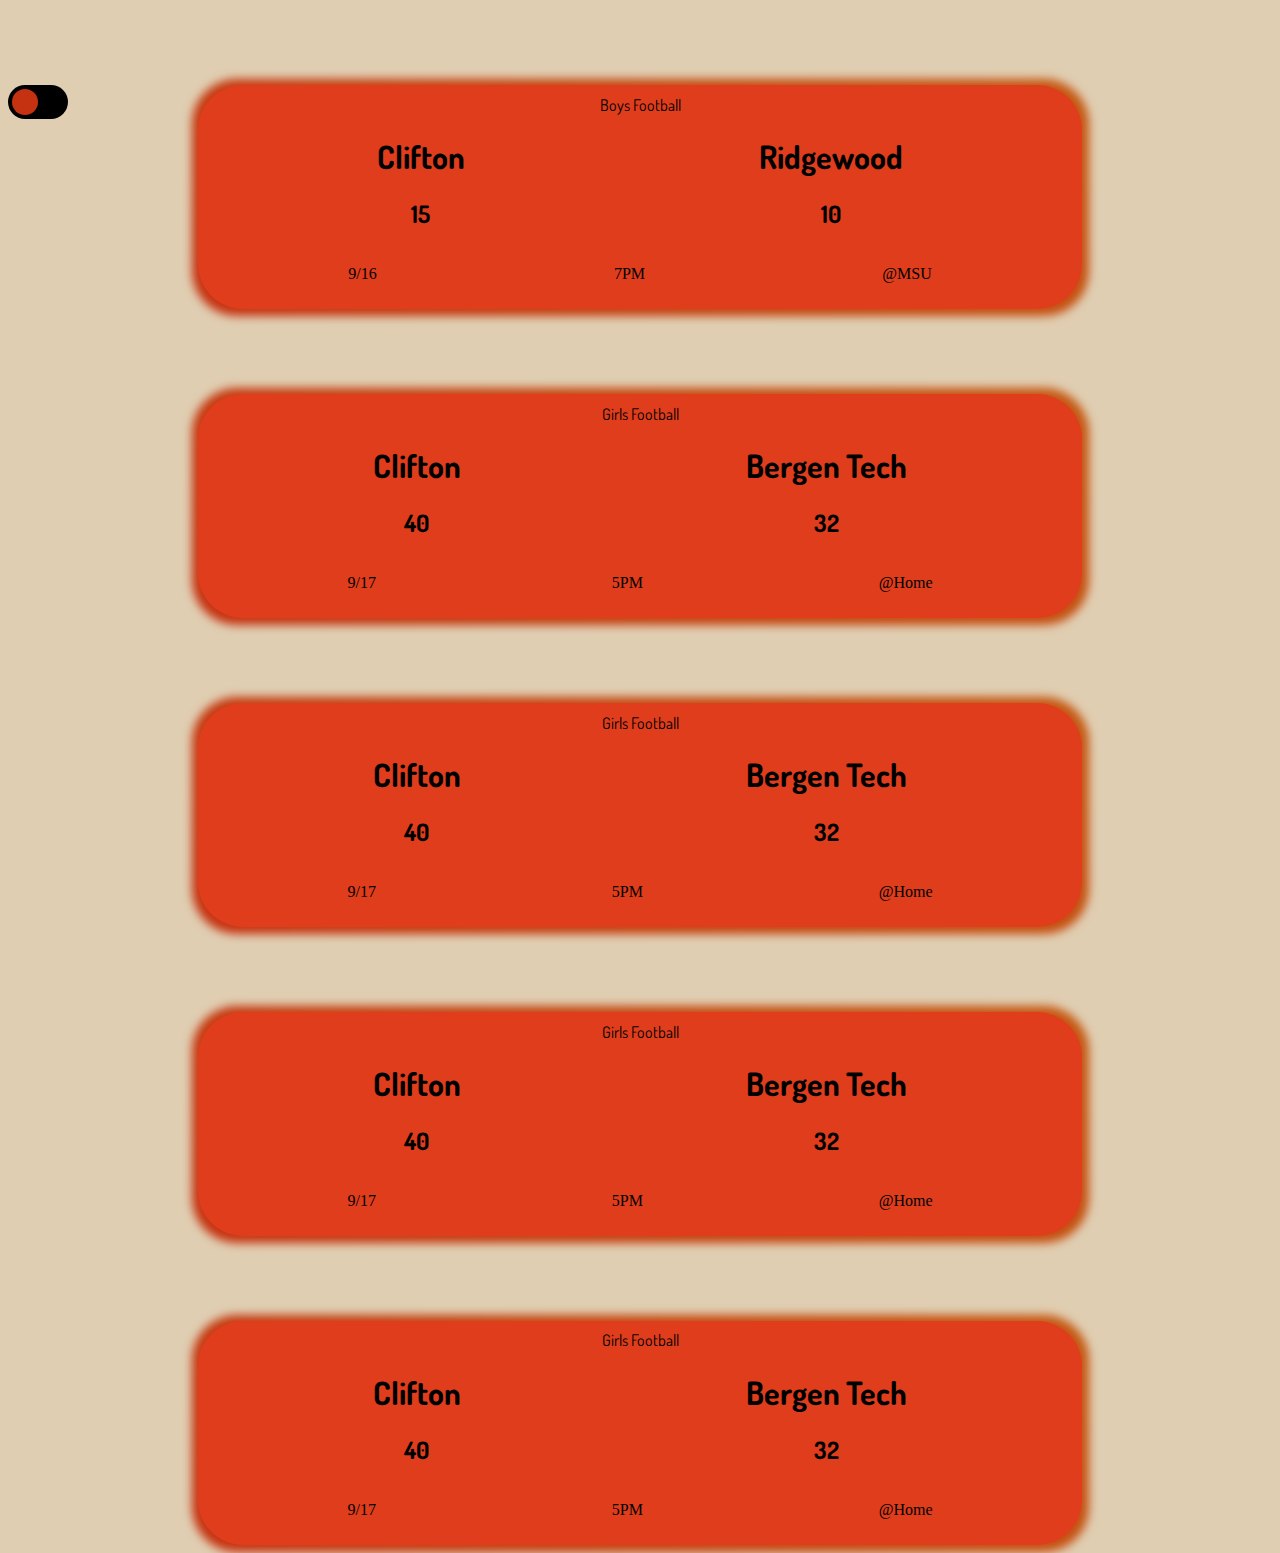
==== index.html @ 19faeaf8 "favicon Added" ====
<!DOCTYPE html>
<html lang="en">
  <head>
    <meta charset="UTF-8" />
    <meta http-equiv="X-UA-Compatible" content="IE=edge" />
    <meta name="viewport" content="width=device-width, initial-scale=1.0" />
    <title>Cap</title>
    <link rel="stylesheet" href="styles.css" />
    <link rel="preconnect" href="https://fonts.googleapis.com" />
    <link rel="preconnect" href="https://fonts.gstatic.com" crossorigin />
    <link
      href="https://fonts.googleapis.com/css2?family=Dosis:wght@800&family=Rubik+Glitch&display=swap"
      rel="stylesheet"
    />
    <link rel="shortcut icon" type="image/x-icon" href="images/CAPfaviCon.png?">
    <script defer src="script.js"></script>
  </head>
  <body>
    <label id="DarkMode">
        <input type="checkbox">
        <span class="slider round"></span>
      </label>
  </body>
    <div id="EventContainer">
      <div id="SportsEvent">
        <div id="sport">Boys Football</div>
        <div id="teams">
          <div id="team1">
            <h1>Clifton</h1>
            <h2>15</h2>
          </div>
          <div id="team2">
            <h1>Ridgewood</h1>
            <h2>10</h2>
          </div>
        </div>
        <div id="information">
          <p>9/16</p>
          <p>7PM</p>
          <p>@MSU</p>
        </div>
      </div>
    </div>
    
</html>
---- styles.css ----
#information {
  display: flex;
  flex-direction: row;
  justify-content: space-around;
  font-family: Georgia, "Times New Roman", Times, serif;
}
#teams {
  display: flex;
  flex-direction: row;
  justify-content: space-around;
  text-align: center;
  font-family: "Dosis", sans-serif;
}
#sport {
  display: flex;
  flex-direction: row;
  justify-content: space-around;
  font-family: "Dosis", sans-serif;
}
#SportsEvent {
  margin-top: 85px;
  margin-left: 15%;
  margin-right: 15%;
  padding: 0.6em 2em;
  border: none;
  outline: none;
  background: #111;
  cursor: pointer;
  position: relative;
  z-index: 0;
  border-radius: 450px;
  user-select: none;
  -webkit-user-select: none;
  touch-action: manipulation;
}

#SportsEvent:before{
  content: "";
  background: linear-gradient(
    45deg,
    #c53211,
    #c54211,
    #c55211,
    #c56211,
    #c57211,
    #c58211,
    #c59211,
    #c52211,
    #c51211
  );
  position: absolute;
  top: -6px;
  left: -6px;
  background-size: 400%;
  z-index: -1;
  filter: blur(5px);
  -webkit-filter: blur(5px);
  width: calc(100% + 13px);
  height: calc(100% + 13px);
  animation: glowing-button-85 20s linear infinite;
  transition: opacity 0.3s ease-in-out;
  border-radius: 45px;
}

@keyframes glowing-button-85 {
  0% {
    background-position: 0 0;
  }
  50% {
    background-position: 400% 0;
  }
  100% {
    background-position: 0 0;
  }
}

#SportsEvent:after {
  z-index: -1;
  content: "";
  position: absolute;
  width: 100%;
  height: 100%;
  background: #df3d1c;
  left: 0;
  top: 0;
  border-radius: 45px;
}
body {
  background-color: #dbc7a6de;
}
@media only screen and (max-width: 600px) {
  #SportsEvent {
    margin-left: 5%;
    padding-left: 0px;
    padding-right: 0px;
    margin-right: 5%;
  }
  #teams {
    justify-content: space-evenly;
    padding-left: 0px;
    padding-right: 0px;
  }
}
#DarkMode {
  position: relative;
  display: inline-block;
  width: 60px;
  height: 34px;
}

/* Hide default HTML checkbox */
#DarkMode input {
  opacity: 0;
  width: 0;
  height: 0;
}

/* The slider */
.slider {
  position: absolute;
  cursor: pointer;
  top: 0;
  left: 0;
  right: 0;
  bottom: 0;
  background-color: black;
  -webkit-transition: 0.4s;
  transition: 0.4s;
}

.slider:before {
  position: absolute;
  content: "";
  height: 26px;
  width: 26px;
  left: 4px;
  bottom: 4px;
  background-color: #c53211;
  -webkit-transition: 0.4s;
  transition: 0.4s;
}

input:checked + .slider {
  background-color: #dbc7a6de;
}

input:focus + .slider {
  box-shadow: 0 0 1px #dbc7a6de;
}

input:checked + .slider:before {
  -webkit-transform: translateX(26px);
  -ms-transform: translateX(26px);
  transform: translateX(26px);
}

/* Rounded sliders */
.slider.round {
  border-radius: 34px;
}

.slider.round:before {
  border-radius: 50%;
}
#DarkMode{
    z-index: 50%;
    position: fixed;
}
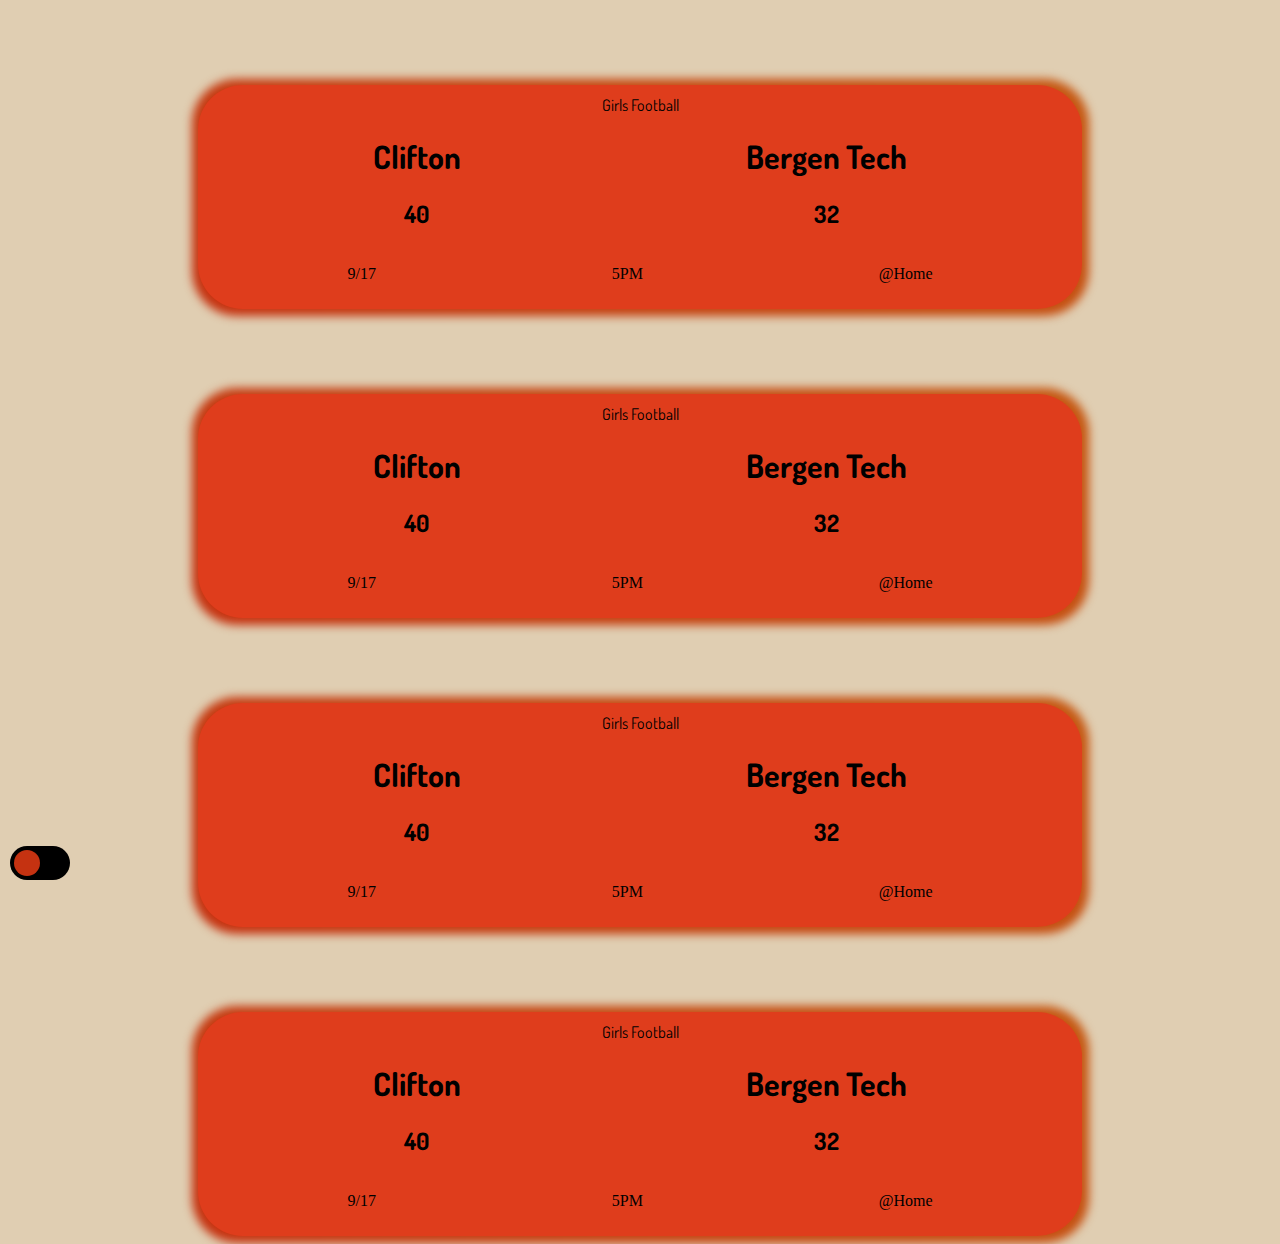
==== commit bf88ce8d: "bugFixes" ====
--- a/index.html
+++ b/index.html
@@ -20,26 +20,6 @@
         <input type="checkbox">
         <span class="slider round"></span>
       </label>
+      <div id="EventContainer"></div>
   </body>
-    <div id="EventContainer">
-      <div id="SportsEvent">
-        <div id="sport">Boys Football</div>
-        <div id="teams">
-          <div id="team1">
-            <h1>Clifton</h1>
-            <h2>15</h2>
-          </div>
-          <div id="team2">
-            <h1>Ridgewood</h1>
-            <h2>10</h2>
-          </div>
-        </div>
-        <div id="information">
-          <p>9/16</p>
-          <p>7PM</p>
-          <p>@MSU</p>
-        </div>
-      </div>
-    </div>
-    
 </html>
--- a/styles.css
+++ b/styles.css
@@ -163,6 +163,11 @@
   border-radius: 50%;
 }
 #DarkMode{
-    z-index: 50%;
+    position: absolute;
     position: fixed;
+    z-index: 1;
+    bottom: 0;
+    left: 0;
+    margin-left: 10px;
+    margin-bottom: 20px;
 }
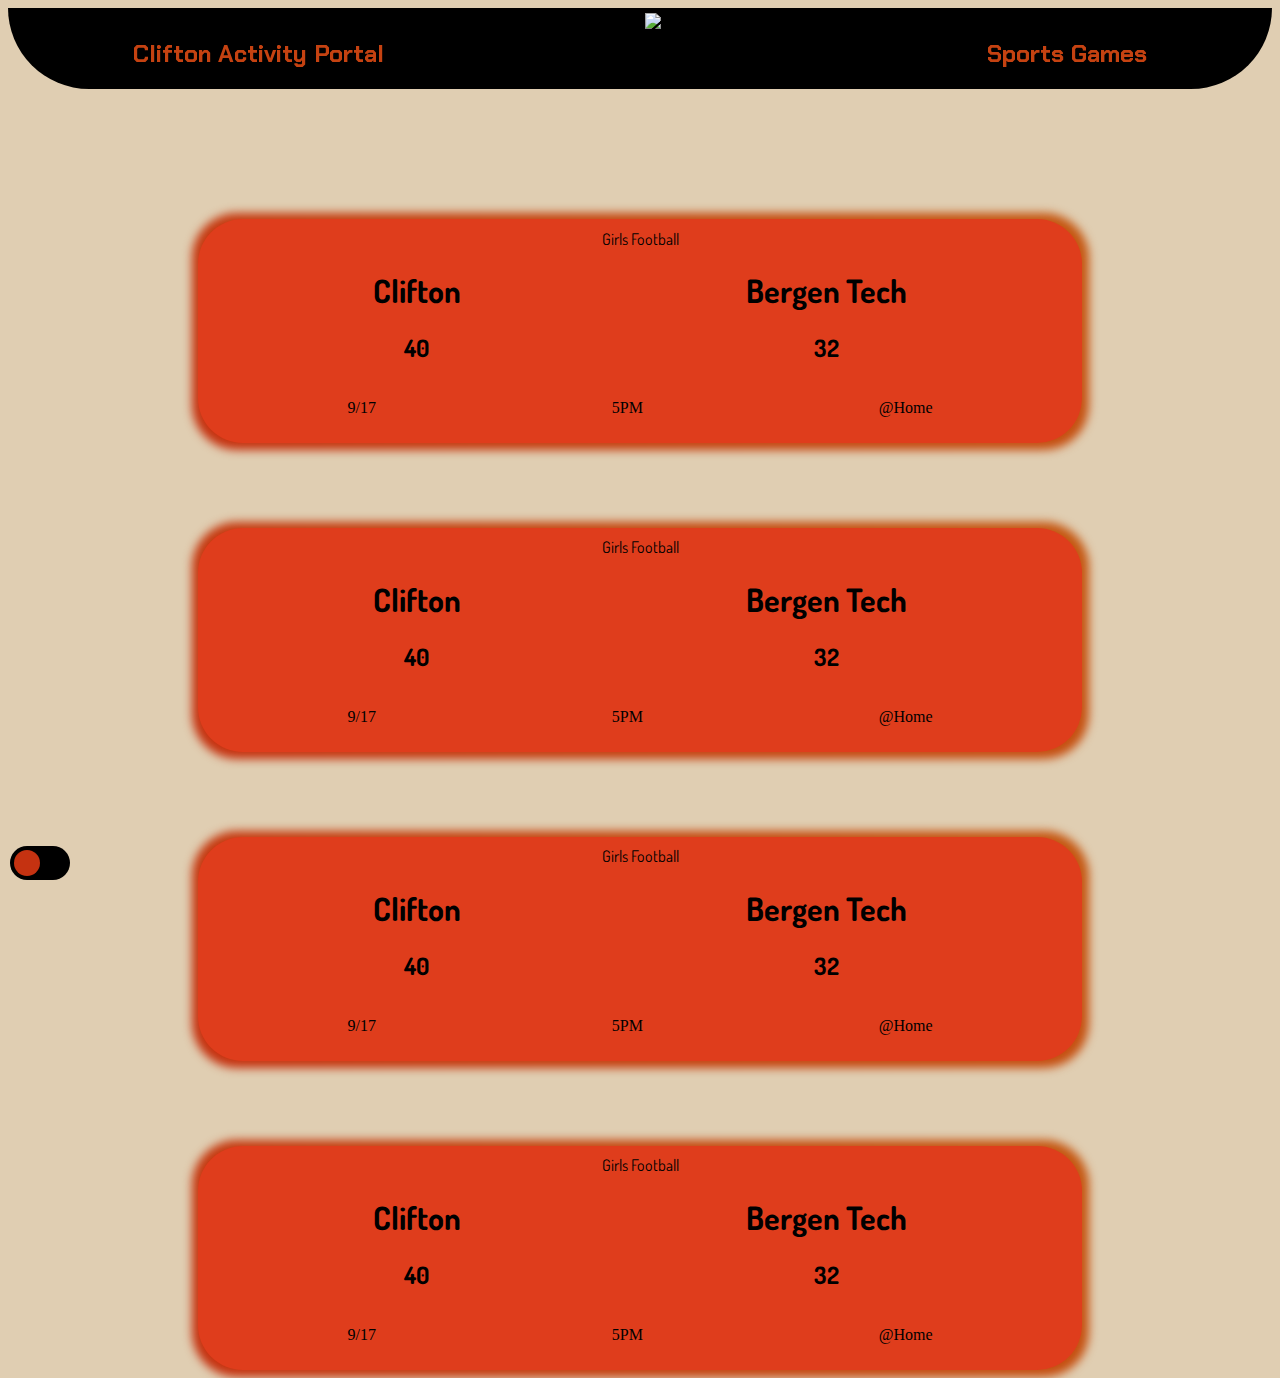
==== commit c0c37da5: "AddedNavbar" ====
--- a/index.html
+++ b/index.html
@@ -5,6 +5,12 @@
     <meta http-equiv="X-UA-Compatible" content="IE=edge" />
     <meta name="viewport" content="width=device-width, initial-scale=1.0" />
     <title>Cap</title>
+    <link rel="preconnect" href="https://fonts.googleapis.com" />
+    <link rel="preconnect" href="https://fonts.gstatic.com" crossorigin />
+    <link
+      href="https://fonts.googleapis.com/css2?family=Chakra+Petch&family=Dosis:wght@500&family=Lato:wght@300&family=Rubik+Glitch&display=swap"
+      rel="stylesheet"
+    />
     <link rel="stylesheet" href="styles.css" />
     <link rel="preconnect" href="https://fonts.googleapis.com" />
     <link rel="preconnect" href="https://fonts.gstatic.com" crossorigin />
@@ -12,14 +18,53 @@
       href="https://fonts.googleapis.com/css2?family=Dosis:wght@800&family=Rubik+Glitch&display=swap"
       rel="stylesheet"
     />
-    <link rel="shortcut icon" type="image/x-icon" href="images/CAPfaviCon.png?">
+    <link
+      rel="shortcut icon"
+      type="image/x-icon"
+      href="images/CAPfaviCon.png?"
+    />
     <script defer src="script.js"></script>
   </head>
   <body>
+    <div id="navbar">
+      <div id="name">
+        <h2>Clifton Activity Portal</h2>
+      </div>
+      <div id="logo">
+        <img src="images/CAPlogo.png" alt="CAPLogo" />
+      </div>
+      <div id="SportsGames">
+        <h2>Sports Games</h2>
+      </div>
+    </div>
+    <div id="events">
+      <div id="all">
+        <h2>All</h2>
+      </div>
+      <div id="boysFootball">
+        <h2>Boys Football</h2>
+      </div>
+      <div id="boysXC">
+        <h2>Boys Cross Country</h2>
+      </div>
+      <div id="girlsXC">
+        <h2>Girls Cross Country</h2>
+      </div>
+      <div id="girlsVolleyball">
+        <h2>Girls Volleyball</h2>
+      </div>
+      <div id="girlsSoccer">
+        <h2>Girls Soccer</h2>
+      </div>
+      <div id="boysSoccer">
+        <h2>Boys Soccer</h2>
+      </div>
+    </div>
     <label id="DarkMode">
-        <input type="checkbox">
-        <span class="slider round"></span>
-      </label>
-      <div id="EventContainer"></div>
+      <input type="checkbox" />
+      <span class="slider round"></span>
+    </label>
+    <div id="navBarSpace"></div>
+    <div id="EventContainer"></div>
   </body>
 </html>
--- a/styles.css
+++ b/styles.css
@@ -34,7 +34,7 @@
   touch-action: manipulation;
 }
 
-#SportsEvent:before{
+#SportsEvent:before {
   content: "";
   background: linear-gradient(
     45deg,
@@ -162,12 +162,51 @@
 .slider.round:before {
   border-radius: 50%;
 }
-#DarkMode{
-    position: absolute;
-    position: fixed;
-    z-index: 1;
-    bottom: 0;
-    left: 0;
-    margin-left: 10px;
-    margin-bottom: 20px;
-}
+#DarkMode {
+  position: absolute;
+  position: fixed;
+  z-index: 1;
+  bottom: 0;
+  left: 0;
+  margin-left: 10px;
+  margin-bottom: 20px;
+}
+#navbar {
+  position: sticky;
+  top: 0;
+  z-index: 2;
+  display: flex;
+  flex-direction: row;
+  justify-content: space-around;
+  background-color: black;
+  border-bottom-left-radius: 300px;
+  border-bottom-right-radius: 300px;
+  /* clip-path: 
+  polygon(
+    0% 29%,
+    5% 0%,
+    94% 0%,
+    100% 29%,
+    100% 75%,
+    94% 100%,
+    5% 100%,
+    0 75%
+  ); 
+  */
+}
+#navbar h2 {
+  margin-top: 30px;
+  text-align: center;
+  color: #c54211;
+  font-family: "Chakra Petch", sans-serif;
+}
+#navBarSpace {
+  margin-top: 130px;
+}
+#logo img {
+  padding: 5px 10px;
+  width: 100px;
+}
+#events{
+  display: none;
+}
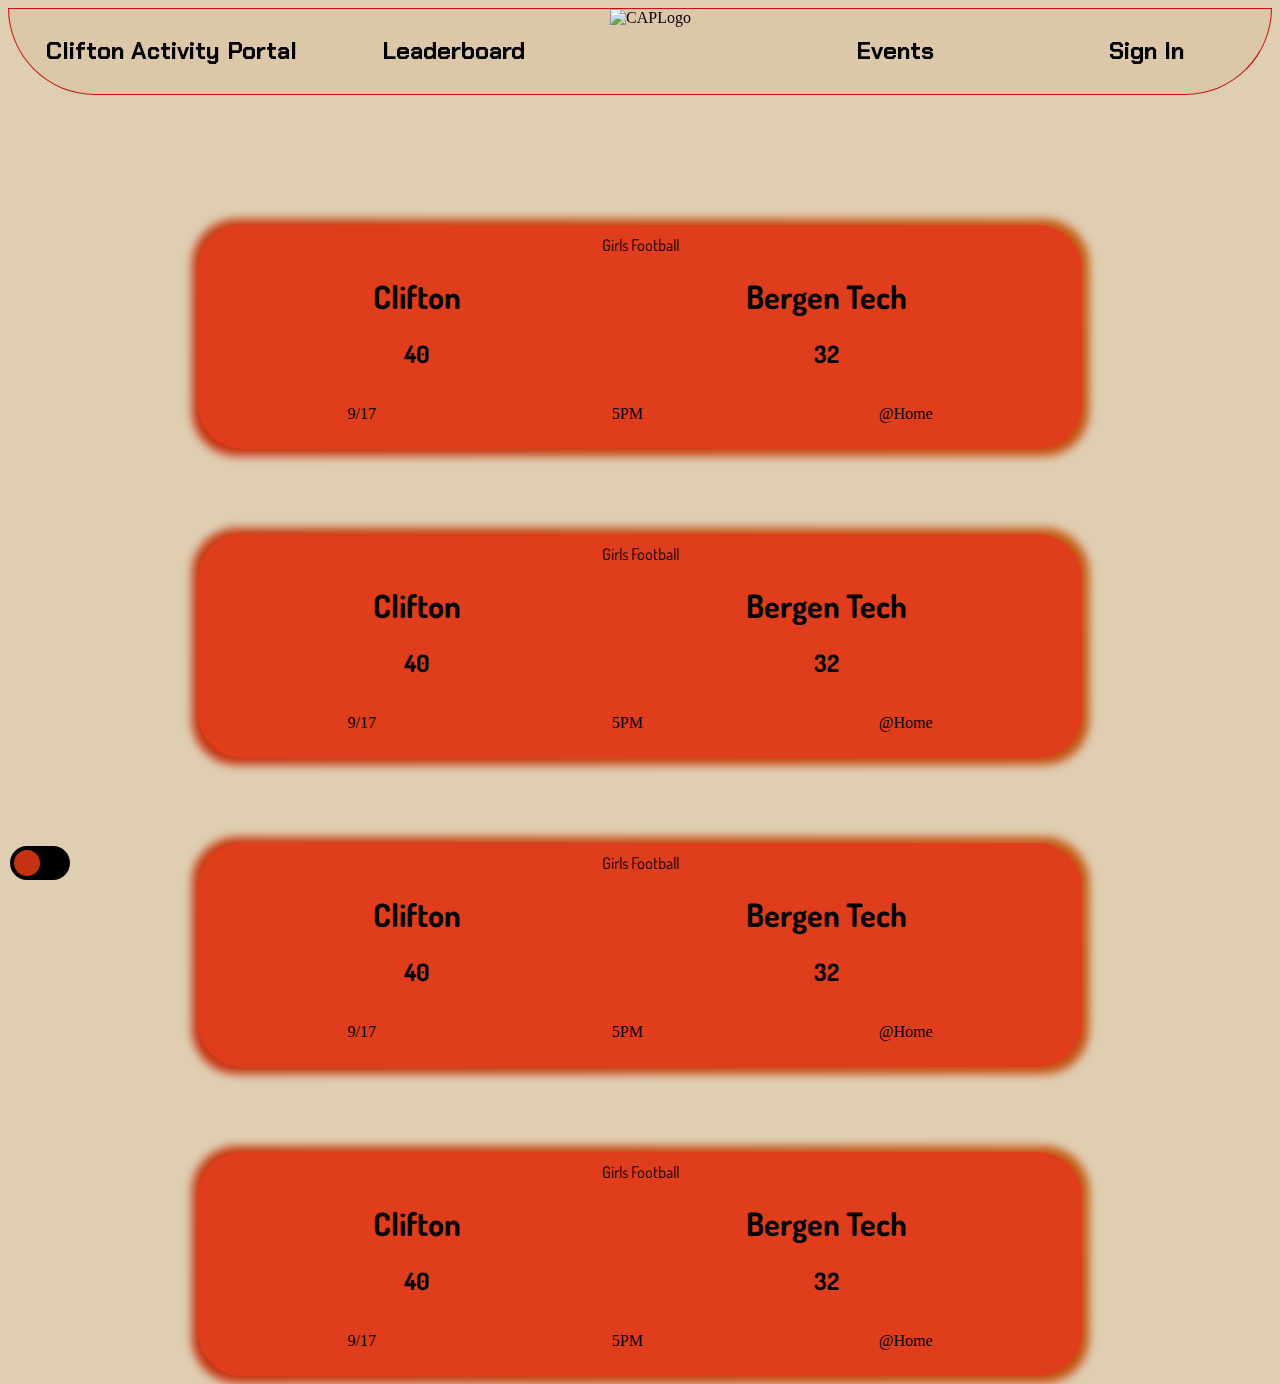
==== commit a38d0c21: "FinishedNavBar" ====
--- a/index.html
+++ b/index.html
@@ -27,15 +27,16 @@
   </head>
   <body>
     <div id="navbar">
-      <div id="name">
-        <h2>Clifton Activity Portal</h2>
-      </div>
-      <div id="logo">
-        <img src="images/CAPlogo.png" alt="CAPLogo" />
-      </div>
-      <div id="SportsGames">
-        <h2>Sports Games</h2>
-      </div>
+      <h2 id="name">Clifton Activity Portal</h2>
+      <h2 id="leaderboard">Leaderboard</h2>
+      <img id="logo" src="images/CAPlogo.png" alt="CAPLogo" />
+      <h2 id="event">Events</h2>
+      <h2 id="signIn">Sign In</h2>
+    </div>
+    <div id="phonenavbar">
+      <img id="menu" src="images/002-menu.png" alt="menu" />
+      <h2 id="title">Clifton Activity Portal</h2>
+      <img id="phonelogo" src="images/CAPlogo.png" alt="CAPLogo" />
     </div>
     <div id="events">
       <div id="all">
--- a/styles.css
+++ b/styles.css
@@ -178,9 +178,11 @@
   display: flex;
   flex-direction: row;
   justify-content: space-around;
-  background-color: black;
+  background-color: #dbc7a6de;
+  border: 1px solid #c51211;
   border-bottom-left-radius: 300px;
   border-bottom-right-radius: 300px;
+  height: 85px;
   /* clip-path: 
   polygon(
     0% 29%,
@@ -195,18 +197,102 @@
   */
 }
 #navbar h2 {
-  margin-top: 30px;
   text-align: center;
-  color: #c54211;
+  color: black;
+  padding-left:10px;
+  padding-right: 10px;
+  padding-top: 6px;
   font-family: "Chakra Petch", sans-serif;
+  display: inline-block;
+  vertical-align: middle;
+  -webkit-transform: perspective(1px) translateZ(0);
+  transform: perspective(1px) translateZ(0);
+  box-shadow: 0 0 1px rgba(0, 0, 0, 0);
+  -webkit-transition-duration: 0.3s;
+  transition-duration: 0.3s;
+  -webkit-transition-property: transform;
+  transition-property: transform;
+}
+#navbar h2:hover{
+  transition-delay: .05s;
+  background-color: #e13c1c;
+  cursor: pointer;
+  border-radius: 80px;
+  -webkit-transform: rotate(4deg);
+  transform: rotate(4deg);
 }
 #navBarSpace {
   margin-top: 130px;
 }
 #logo img {
-  padding: 5px 10px;
   width: 100px;
+  margin-top: -8px;
+}
+#logo{
+  margin-left: -80px;
 }
 #events{
   display: none;
-}
+  flex-direction: row;
+  justify-content: space-between;
+  width: 70%;
+}
+#leaderboard{
+  margin-left: -90px;
+}
+#name{
+  margin-left: -50px;
+}
+#phonenavbar{
+  display: none;
+}
+@media only screen and (max-width: 1600px) {
+  #logo{
+    margin-left: -80px;
+  }
+  #leaderboard{
+  }
+  #name{
+    margin-left: -50px;
+  }
+}
+@media only screen and (max-width: 1250px) {
+  #logo{
+    margin-left: -100px;
+  }
+  #leaderboard{
+    margin-left: -100px;
+  }
+  #name{
+    margin-left: -30px;
+  }
+}
+@media only screen and (max-width: 930px) {
+  #navbar{
+    display: none;
+  }
+  #phonenavbar{
+    display: flex;
+    position: fixed;
+    justify-content: space-between;
+    flex-direction: row;
+    align-items: center;
+    background-color: #dbc7a6de;
+    border: 1px solid #c51211;
+    width: 100%;
+    z-index: 3;
+    top:0;
+    left: 0;
+    height: 50px;
+    border-radius: 100px;
+    text-align: center;
+    margin-top: 1px;
+  }
+  #phonenavbar img{
+    width: 50px;
+  }
+  #title{
+    justify-self:center;
+    font-family: "Chakra Petch", sans-serif;
+  }
+}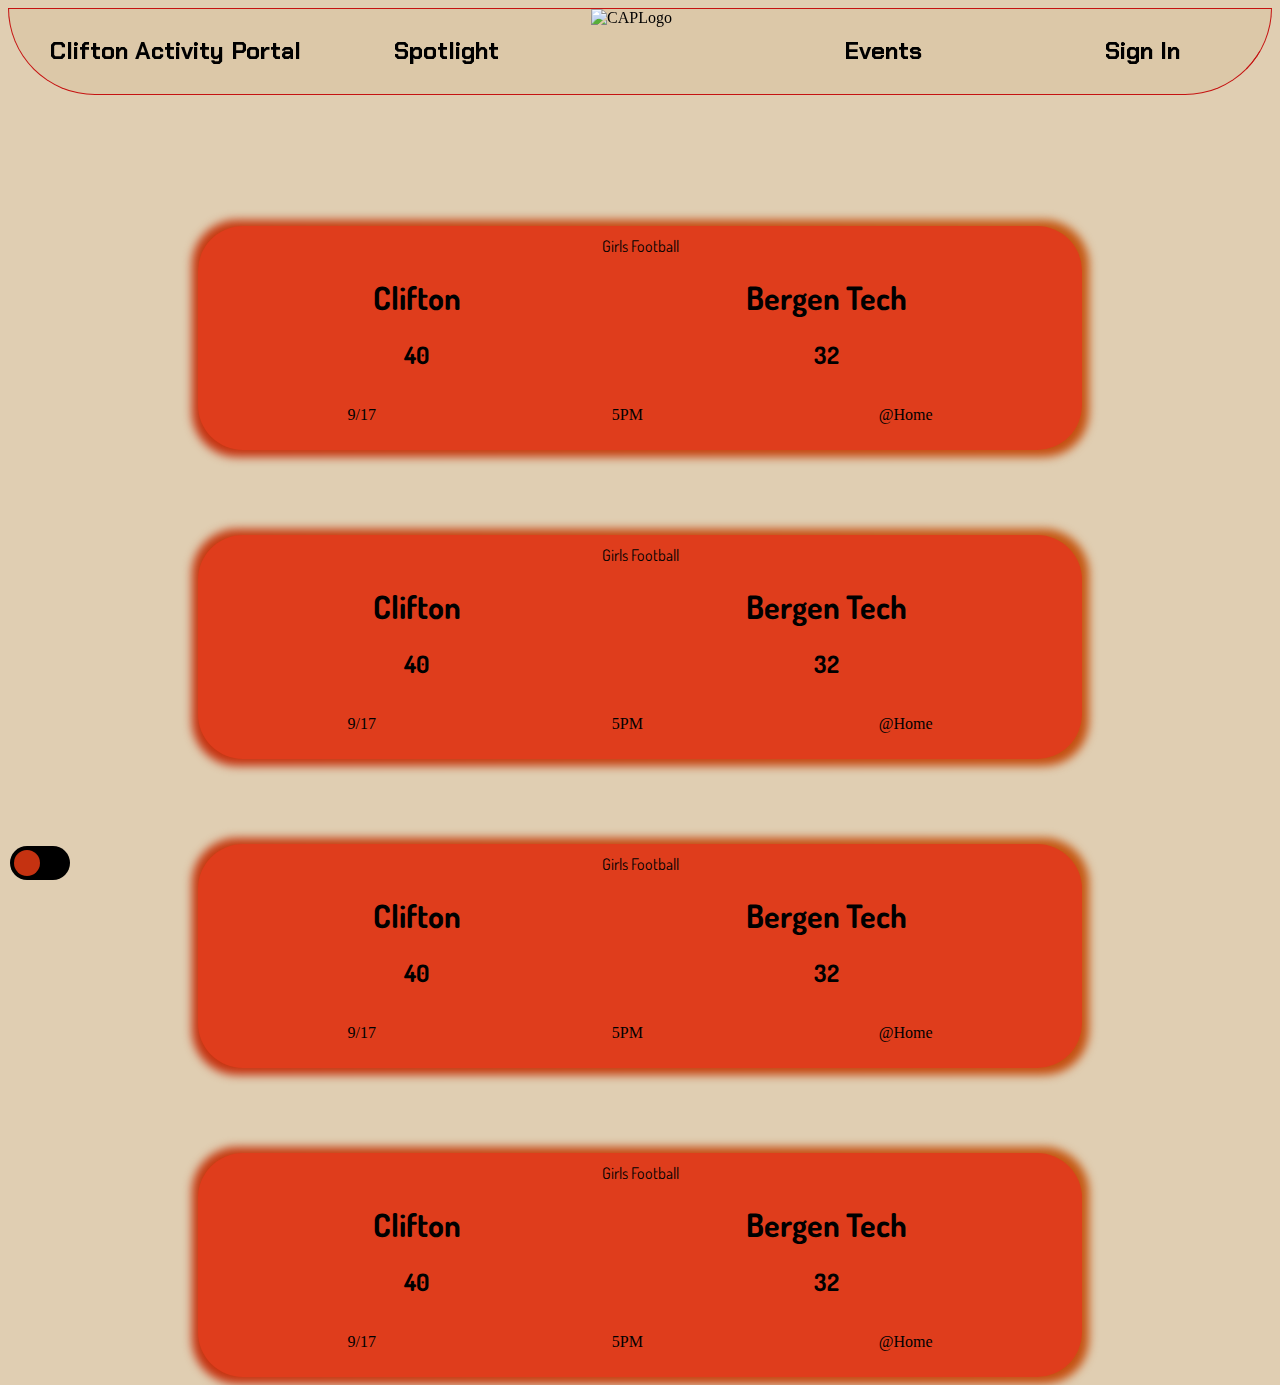
==== commit 7289a09e: "eventsNavbarWorking" ====
--- a/index.html
+++ b/index.html
@@ -27,39 +27,44 @@
   </head>
   <body>
     <div id="navbar">
-      <h2 id="name">Clifton Activity Portal</h2>
-      <h2 id="leaderboard">Leaderboard</h2>
-      <img id="logo" src="images/CAPlogo.png" alt="CAPLogo" />
-      <h2 id="event">Events</h2>
-      <h2 id="signIn">Sign In</h2>
+      <div id="main">
+        <h2 id="name">Clifton Activity Portal</h2>
+        <h2 id="spotlight">Spotlight</h2>
+        <img id="logo" src="images/CAPlogo.png" alt="CAPLogo" />
+        <h2 id="event">Events</h2>
+        <h2 id="signIn">Sign In</h2>
+      </div>
+      <div id="Expanded">
+        <div id="sports">
+          <h2>Sports</h2>
+        </div>
+        <div id="schoolWide">
+          <h2>School Wide Events</h2>
+        </div>
+        <div id="all">
+          <h2>All</h2>
+        </div>
+        <div id="placeHolder"></div>
+      </div>
+      <div class="sportsExp">
+        <div id="fall">
+          <h2>Fall</h2>
+        </div>
+        <div id="summer">
+          <h2>Summer</h2>
+        </div>
+        <div id="winter">
+          <h2>Winter</h2>
+        </div>
+        <div id="allSports">
+          <h2>All</h2>
+        </div>
+      </div>
     </div>
     <div id="phonenavbar">
       <img id="menu" src="images/002-menu.png" alt="menu" />
       <h2 id="title">Clifton Activity Portal</h2>
       <img id="phonelogo" src="images/CAPlogo.png" alt="CAPLogo" />
-    </div>
-    <div id="events">
-      <div id="all">
-        <h2>All</h2>
-      </div>
-      <div id="boysFootball">
-        <h2>Boys Football</h2>
-      </div>
-      <div id="boysXC">
-        <h2>Boys Cross Country</h2>
-      </div>
-      <div id="girlsXC">
-        <h2>Girls Cross Country</h2>
-      </div>
-      <div id="girlsVolleyball">
-        <h2>Girls Volleyball</h2>
-      </div>
-      <div id="girlsSoccer">
-        <h2>Girls Soccer</h2>
-      </div>
-      <div id="boysSoccer">
-        <h2>Boys Soccer</h2>
-      </div>
     </div>
     <label id="DarkMode">
       <input type="checkbox" />
@@ -69,3 +74,19 @@
     <div id="EventContainer"></div>
   </body>
 </html>
+<!--Imbed tiktok videos into the website when clicking on the event-->
+<!--Some sort of graphical component - football image, soccer image, etc.
+Contact school to see how responsive they are(?) - Wait till final presentation and have everything built out
+Add in Facebook/Instagram/Twitter share integration - button for sharing event on platform
+https://www.facebook.com/sharer.php?u=(url) https://twitter.com/share?url=(url)/&text=(text)
+TikTok video fetching (get videos via hashtag)
+https://developers.tiktok.com/doc/embed-videos/
+Could use a generic hashtag for demo purposes
+If there’s time:
+Have basic database example set up for website
+Google Calendar/Google Maps integration
+Eventbrite/RSVP integration 
+Lineup for teams
+Student/coach login for customization
+Feed for the user to see all of their favorite events
+-->
--- a/styles.css
+++ b/styles.css
@@ -33,7 +33,13 @@
   -webkit-user-select: none;
   touch-action: manipulation;
 }
-
+.sportsExp {
+  z-index: 4;
+  top: 0;
+  margin-top: -67px;
+  display: flex;
+  flex-direction: row;
+}
 #SportsEvent:before {
   content: "";
   background: linear-gradient(
@@ -171,14 +177,13 @@
   margin-left: 10px;
   margin-bottom: 20px;
 }
-#navbar {
+#main {
   position: sticky;
   top: 0;
   z-index: 2;
   display: flex;
   flex-direction: row;
   justify-content: space-around;
-  background-color: #dbc7a6de;
   border: 1px solid #c51211;
   border-bottom-left-radius: 300px;
   border-bottom-right-radius: 300px;
@@ -195,11 +200,21 @@
     0 75%
   ); 
   */
-}
-#navbar h2 {
+  background-color: #dbc7a6de;
+}
+#logo:hover {
+  cursor: grab;
+}
+#navbar {
+  position: sticky;
+  top: 0;
+  z-index: 3;
+}
+#main h2,
+#Expanded h2 {
   text-align: center;
   color: black;
-  padding-left:10px;
+  padding-left: 10px;
   padding-right: 10px;
   padding-top: 6px;
   font-family: "Chakra Petch", sans-serif;
@@ -213,8 +228,8 @@
   -webkit-transition-property: transform;
   transition-property: transform;
 }
-#navbar h2:hover{
-  transition-delay: .05s;
+#main h2:hover{
+  transition-delay: 0.05s;
   background-color: #e13c1c;
   cursor: pointer;
   border-radius: 80px;
@@ -228,50 +243,70 @@
   width: 100px;
   margin-top: -8px;
 }
-#logo{
+#logo {
   margin-left: -80px;
 }
-#events{
+#Expanded {
+  display: flex;
+  flex-direction: row;
+  justify-content: space-around;
+  width: 70%;
+  margin-left: 10%;
+  position: sticky;
+  top: 0;
+  z-index: 3;
+}
+#spotlight {
+  margin-left: -90px;
+}
+#name {
+  margin-left: -50px;
+}
+#phonenavbar {
   display: none;
-  flex-direction: row;
-  justify-content: space-between;
-  width: 70%;
-}
-#leaderboard{
-  margin-left: -90px;
-}
-#name{
-  margin-left: -50px;
-}
-#phonenavbar{
+}
+#Expanded {
+  opacity: 0;
+  transform: translateY(-75px);
+  justify-content: space-around;
+  justify-content: space-evenly;
+  margin-top: -84px;
+  border-bottom-left-radius: 300px;
+  border-bottom-right-radius: 300px;
+  width: 100%;
+  height: 85px;
+  padding-bottom: -10px;
+  z-index: 2;
+}
+.sportsExp {
   display: none;
 }
 @media only screen and (max-width: 1600px) {
-  #logo{
+  #logo {
     margin-left: -80px;
   }
-  #leaderboard{
-  }
-  #name{
+  #spotlight {
+  }
+  #name {
     margin-left: -50px;
   }
 }
 @media only screen and (max-width: 1250px) {
-  #logo{
+  #logo {
     margin-left: -100px;
   }
-  #leaderboard{
+  #spotlight {
     margin-left: -100px;
   }
-  #name{
+  #name {
     margin-left: -30px;
   }
 }
 @media only screen and (max-width: 930px) {
-  #navbar{
+  #navbar {
     display: none;
   }
-  #phonenavbar{
+  #phonenavbar {
     display: flex;
     position: fixed;
     justify-content: space-between;
@@ -281,18 +316,18 @@
     border: 1px solid #c51211;
     width: 100%;
     z-index: 3;
-    top:0;
+    top: 0;
     left: 0;
     height: 50px;
     border-radius: 100px;
     text-align: center;
     margin-top: 1px;
   }
-  #phonenavbar img{
+  #phonenavbar img {
     width: 50px;
   }
-  #title{
-    justify-self:center;
+  #title {
+    justify-self: center;
     font-family: "Chakra Petch", sans-serif;
   }
 }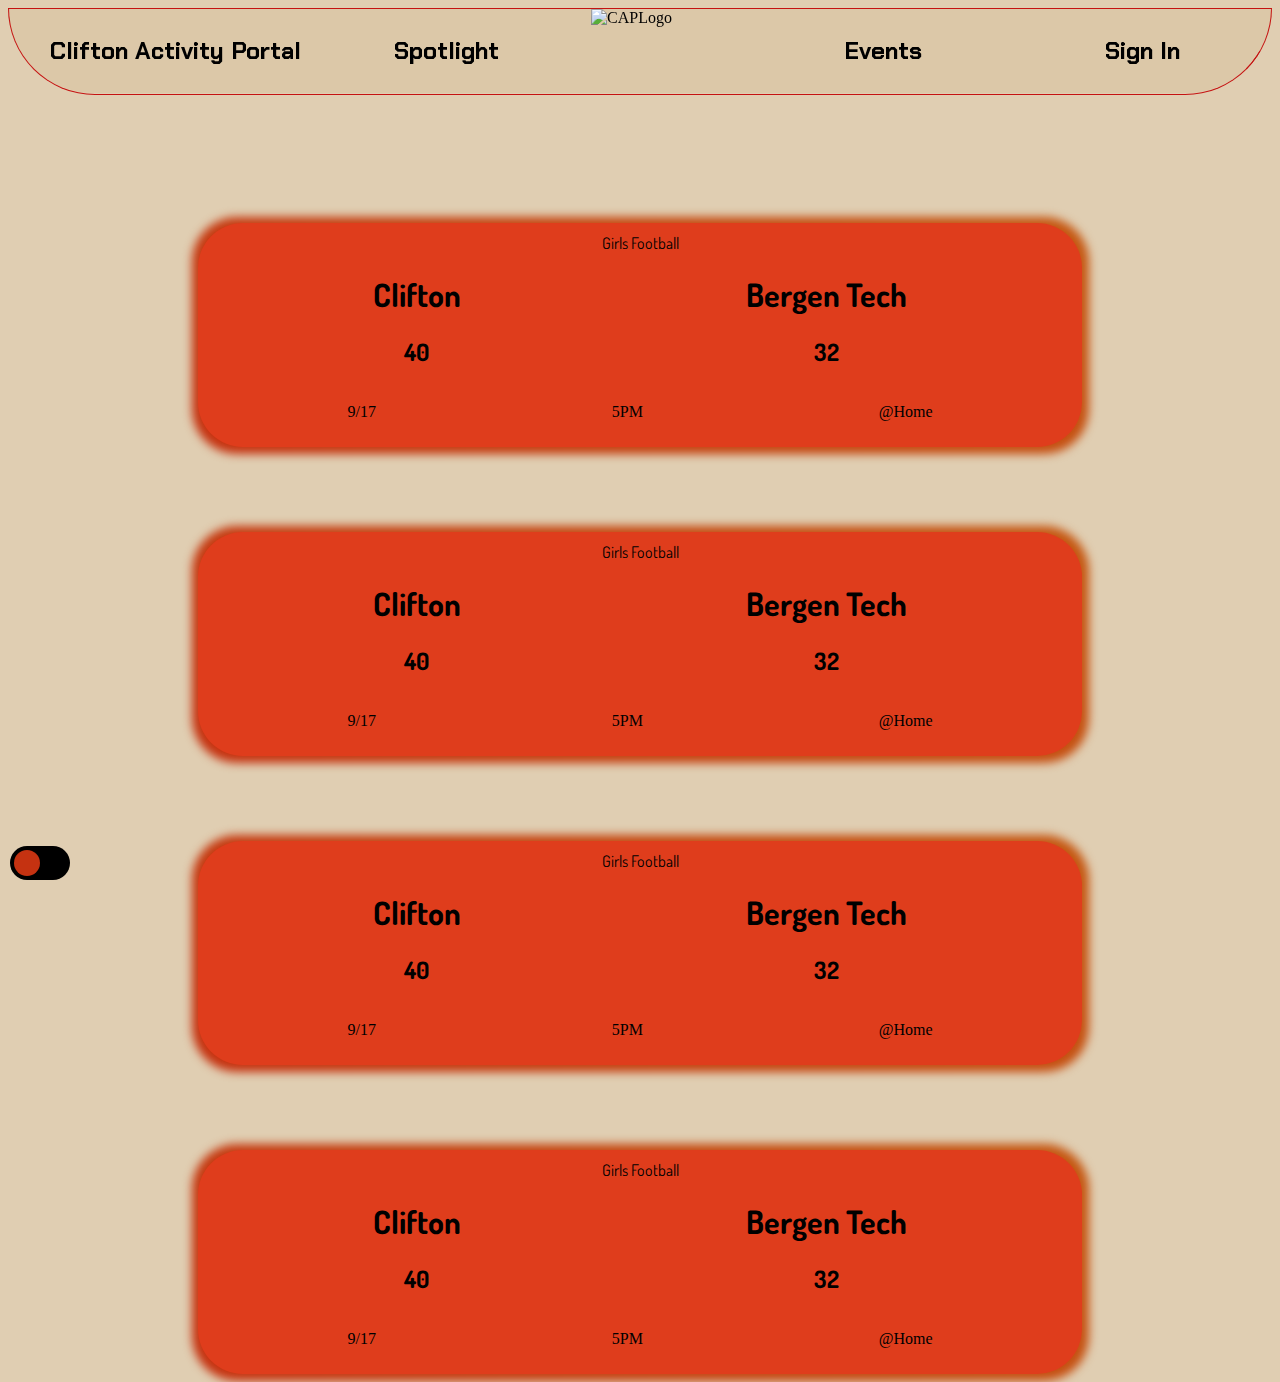
==== commit 69abfdf5: "added CAP section navBar" ====
--- a/index.html
+++ b/index.html
@@ -11,6 +11,7 @@
       href="https://fonts.googleapis.com/css2?family=Chakra+Petch&family=Dosis:wght@500&family=Lato:wght@300&family=Rubik+Glitch&display=swap"
       rel="stylesheet"
     />
+    <script src="https://cdn.jsdelivr.net/npm/typed.js@2.0.12" defer></script>
     <link rel="stylesheet" href="styles.css" />
     <link rel="preconnect" href="https://fonts.googleapis.com" />
     <link rel="preconnect" href="https://fonts.gstatic.com" crossorigin />
@@ -22,6 +23,12 @@
       rel="shortcut icon"
       type="image/x-icon"
       href="images/CAPfaviCon.png?"
+    />
+    <link rel="preconnect" href="https://fonts.googleapis.com" />
+    <link rel="preconnect" href="https://fonts.gstatic.com" crossorigin />
+    <link
+      href="https://fonts.googleapis.com/css2?family=Chakra+Petch&family=Dosis:wght@500&family=Lato:wght@300&family=League+Spartan:wght@500&family=Rubik+Glitch&display=swap"
+      rel="stylesheet"
     />
     <script defer src="script.js"></script>
   </head>
@@ -49,16 +56,91 @@
       <div class="sportsExp">
         <div id="fall">
           <h2>Fall</h2>
+          <img src="images/sportsExp/maple-leaf.png" alt="leaf" />
         </div>
-        <div id="summer">
-          <h2>Summer</h2>
+        <div id="spring">
+          <h2>Spring</h2>
+          <img src="images/sportsExp/sun.png" alt="sun" />
         </div>
         <div id="winter">
           <h2>Winter</h2>
+          <img id="snowflake" src="images/sportsExp/snow-flake.png" alt="sun" />
         </div>
         <div id="allSports">
           <h2>All</h2>
         </div>
+      </div>
+      <div id="fallExp">
+        <div id="XC">
+          <h2>Cross Country</h2>
+          <img src="images/sportsExp/fallExp/shoes.png" alt="shoe" \ />
+        </div>
+        <div id="Football">
+          <h2>Football</h2>
+          <img
+            src="images/sportsExp/fallExp/american-football.png"
+            alt="shoe"
+            \
+          />
+        </div>
+        <div id="Soccer">
+          <h2>Soccer</h2>
+          <img src="images/sportsExp/fallExp/football-ball.png" alt="shoe" \ />
+        </div>
+        <div id="Tennis">
+          <h2>Tennis</h2>
+          <img src="images/sportsExp/fallExp/tennis.png" alt="shoe" \ />
+        </div>
+        <div id="Volleyball">
+          <h2>Volleyball</h2>
+          <img src="images/sportsExp/fallExp/volleyball.png" alt="shoe" \ />
+        </div>
+      </div>
+      <!-- <div id="winterExp">
+        <div id="Basketball">
+          <h2>Basketball</h2>
+        </div>
+        <div id="Hockey">
+          <h2>Hockey</h2>
+        </div>
+        <div id="Wrestling">
+          <h2>Wrestling</h2>
+        </div>
+        <div id="Swimming">
+          <h2>Swimming</h2>
+        </div>-->
+      <div id="springExp">
+        <div id="Baseball">
+          <h2>Baseball</h2>
+        </div>
+        <div id="Softball">
+          <h2>Softball</h2>
+        </div>
+        <div id="Tennis">
+          <h2>Tennis</h2>
+        </div>
+        <div id="Volleyball">
+          <h2>Volleyball</h2>
+        </div>
+        <div id="Football">
+          <h2>Football</h2>
+        </div>
+        <div id="outdoorTrack">
+          <h2>Outdoor Track</h2>
+        </div>
+      </div>
+      <div id="discoverBanner">
+        <h2></h2>
+      </div>
+      <div id="infoDropDown">
+        <h2 id="c">C</h2>
+        <h2 id="a">A</h2>
+        <h2 id="p">P</h2>
+      </div>
+      <div id="extDropDown">
+        <h2 id="oneDrop"> lifton</h2>
+        <h2 id="twoDrop"> ctivity</h2>
+        <h2 id="threeDrop">ortal</h2>
       </div>
     </div>
     <div id="phonenavbar">
@@ -89,4 +171,7 @@
 Lineup for teams
 Student/coach login for customization
 Feed for the user to see all of their favorite events
+Cross country looks like on one side, Clifton's score and then the top five runners on the left
+when going one link in, use the forward motion, going back rotate the logo backwards
+have a sign in for coaches or students or teachers
 -->
--- a/styles.css
+++ b/styles.css
@@ -39,6 +39,10 @@
   margin-top: -67px;
   display: flex;
   flex-direction: row;
+  justify-content: space-around;
+  width: 90%;
+  margin-left: 8%;
+  transform: translateY(-75px);
 }
 #SportsEvent:before {
   content: "";
@@ -200,7 +204,6 @@
     0 75%
   ); 
   */
-  background-color: #dbc7a6de;
 }
 #logo:hover {
   cursor: grab;
@@ -209,9 +212,14 @@
   position: sticky;
   top: 0;
   z-index: 3;
+  background-color: #dbc7a6de;
+  height: 85px;
+  background-blend-mode: luminosity;
 }
 #main h2,
-#Expanded h2 {
+#Expanded h2,
+.sportsExp h2,
+#fallExp div h2 {
   text-align: center;
   color: black;
   padding-left: 10px;
@@ -228,7 +236,11 @@
   -webkit-transition-property: transform;
   transition-property: transform;
 }
-#main h2:hover{
+#main h2:hover,
+#Expanded h2:hover,
+.sportsExp h2:hover,
+#fallExp h2:hover,
+#springExp h2:hover {
   transition-delay: 0.05s;
   background-color: #e13c1c;
   cursor: pointer;
@@ -250,7 +262,6 @@
   display: flex;
   flex-direction: row;
   justify-content: space-around;
-  width: 70%;
   margin-left: 10%;
   position: sticky;
   top: 0;
@@ -265,7 +276,9 @@
 #phonenavbar {
   display: none;
 }
-#Expanded {
+#Expanded,
+#fallExp,
+#springExp {
   opacity: 0;
   transform: translateY(-75px);
   justify-content: space-around;
@@ -273,13 +286,13 @@
   margin-top: -84px;
   border-bottom-left-radius: 300px;
   border-bottom-right-radius: 300px;
-  width: 100%;
+  width: 90%;
   height: 85px;
   padding-bottom: -10px;
   z-index: 2;
 }
 .sportsExp {
-  display: none;
+  opacity: 0;
 }
 @media only screen and (max-width: 1600px) {
   #logo {
@@ -330,4 +343,67 @@
     justify-self: center;
     font-family: "Chakra Petch", sans-serif;
   }
+}
+#Expanded h2,
+.sportsExp h2,
+#fallExp h2,
+#springExp h2 {
+  padding-bottom: 8px;
+}
+.sportsExp div img,
+#fallExp div img {
+  margin-bottom: -20px;
+  width: 45px;
+}
+#fallExp,
+#winterExp,
+#springExp {
+  display: flex;
+  flex-direction: row;
+  justify-content: space-evenly;
+  margin-top: -105px;
+  z-index: 5;
+  opacity: 0;
+}
+#fallExp {
+  margin-left: 6%;
+}
+@media only screen and (max-width: 1330px) {
+  #fallExp {
+    margin-left: 8%;
+  }
+}
+@media only screen and (max-width: 1130px) {
+  #fallExp {
+    margin-left: 10.2%;
+  }
+}
+#discoverBanner {
+  transform: translateY(-200px);
+  display: flex;
+  align-items: center;
+  justify-content: center;
+  font-family: "League Spartan", sans-serif;
+  font-size: 25px;
+}
+#discoveryBanner h2{
+  opacity: 0;
+}
+#infoDropDown, #extDropDown{
+  transform: translateY(-300px);
+  display: flex;
+  flex-direction: row;
+}
+#infoDropDown h2, #extDropDown h2{
+  font-family:'Lucida Sans', 'Lucida Sans Regular', 'Lucida Grande', 'Lucida Sans Unicode', Geneva, Verdana, sans-serif;
+  font-size: 25px;
+}
+#oneDrop{
+  margin-left: 28.35%;
+}
+#oneDrop{
+  margin-right: 15.9%;
+}
+#twoDrop{
+  margin-right: 14.9%;
 }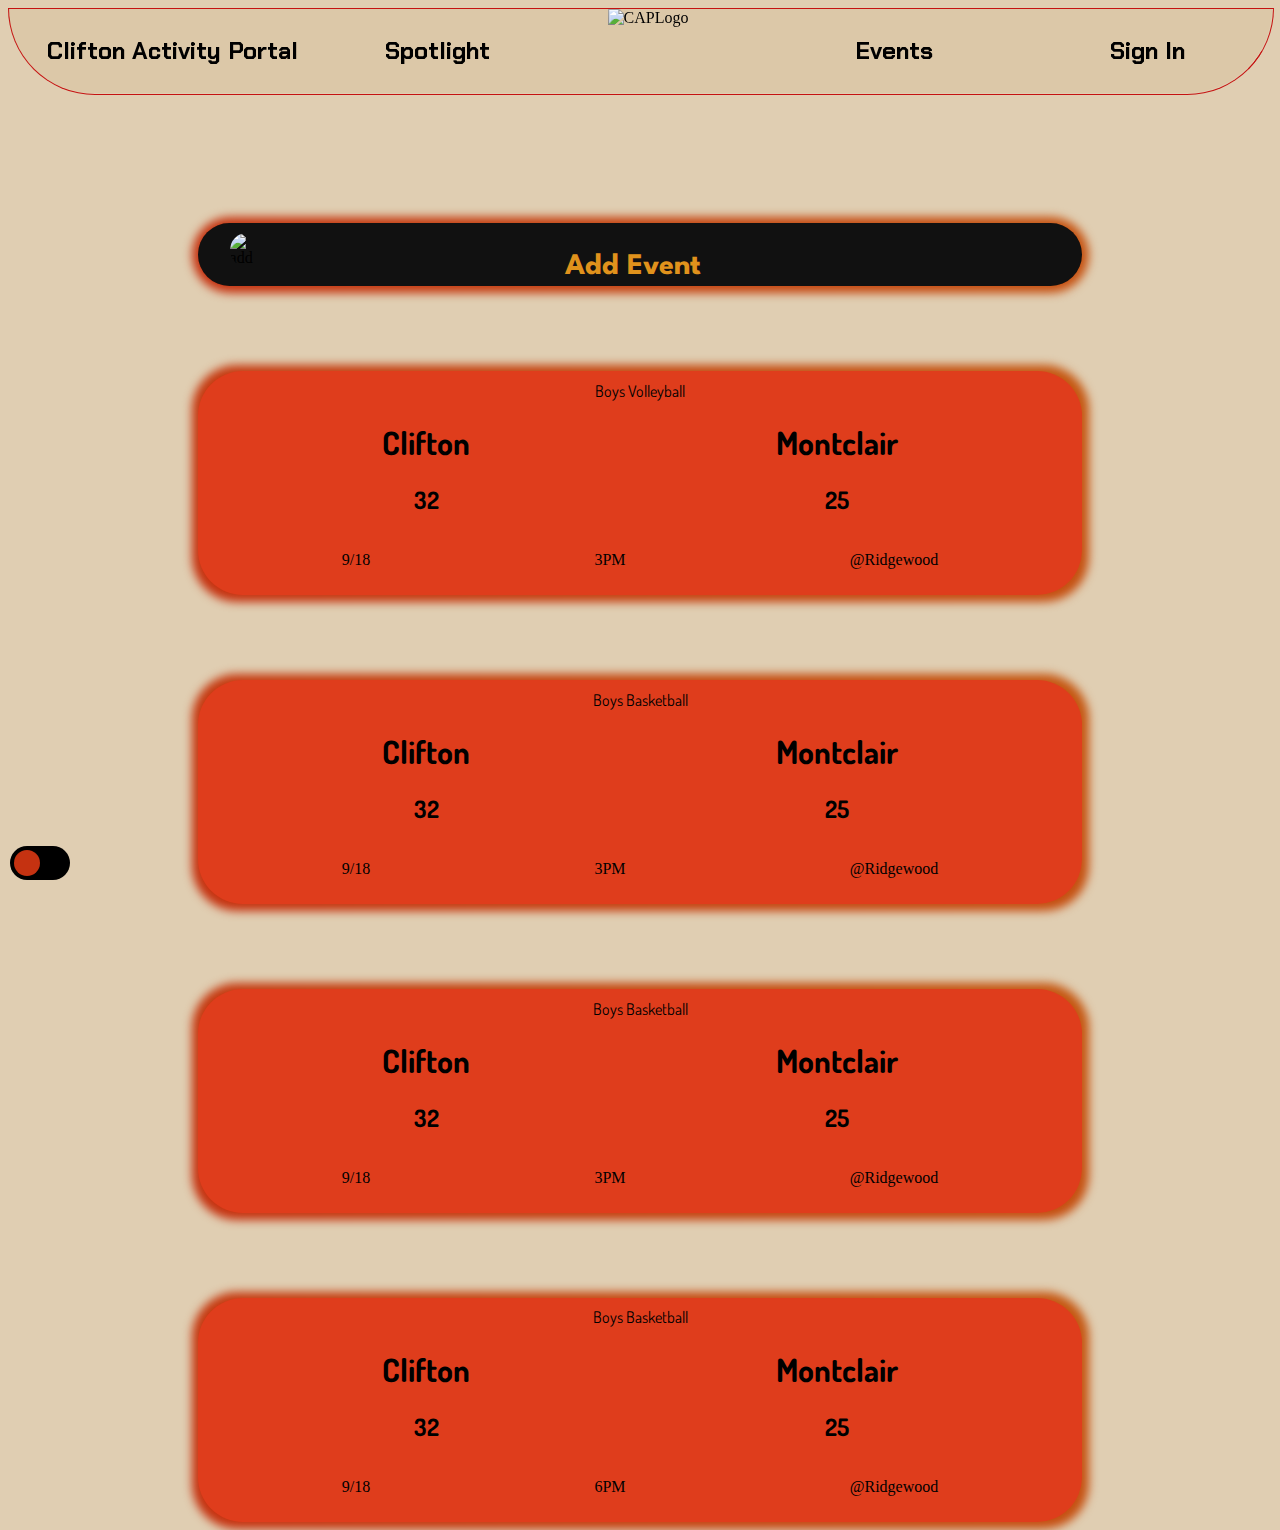
==== commit 161da6d5: "updated addEvent" ====
--- a/index.html
+++ b/index.html
@@ -9,6 +9,12 @@
     <link rel="preconnect" href="https://fonts.gstatic.com" crossorigin />
     <link
       href="https://fonts.googleapis.com/css2?family=Chakra+Petch&family=Dosis:wght@500&family=Lato:wght@300&family=Rubik+Glitch&display=swap"
+      rel="stylesheet"
+    />
+    <link rel="preconnect" href="https://fonts.googleapis.com" />
+    <link rel="preconnect" href="https://fonts.gstatic.com" crossorigin />
+    <link
+      href="https://fonts.googleapis.com/css2?family=Chakra+Petch&family=Dosis:wght@500&family=Lato:wght@300&family=League+Spartan:wght@500&family=Rock+Salt&family=Rubik+Glitch&display=swap"
       rel="stylesheet"
     />
     <script src="https://cdn.jsdelivr.net/npm/typed.js@2.0.12" defer></script>
@@ -138,8 +144,8 @@
         <h2 id="p">P</h2>
       </div>
       <div id="extDropDown">
-        <h2 id="oneDrop"> lifton</h2>
-        <h2 id="twoDrop"> ctivity</h2>
+        <h2 id="oneDrop">lifton</h2>
+        <h2 id="twoDrop">ctivity</h2>
         <h2 id="threeDrop">ortal</h2>
       </div>
     </div>
@@ -153,6 +159,17 @@
       <span class="slider round"></span>
     </label>
     <div id="navBarSpace"></div>
+    <div id="addEvent">
+      <div id="preset">
+        <div id="addIcon">
+        <img src="images/add.png" alt="add" />
+      </div>
+      <div id="introText">
+        <h2>Add Event</h2>
+      </div>
+      </div>
+      
+    </div>
     <div id="EventContainer"></div>
   </body>
 </html>
--- a/styles.css
+++ b/styles.css
@@ -17,7 +17,8 @@
   justify-content: space-around;
   font-family: "Dosis", sans-serif;
 }
-#SportsEvent {
+#SportsEvent,
+#addEvent {
   margin-top: 85px;
   margin-left: 15%;
   margin-right: 15%;
@@ -44,7 +45,8 @@
   margin-left: 8%;
   transform: translateY(-75px);
 }
-#SportsEvent:before {
+#SportsEvent:before,
+#addEvent::before {
   content: "";
   background: linear-gradient(
     45deg,
@@ -84,7 +86,8 @@
   }
 }
 
-#SportsEvent:after {
+#SportsEvent:after,
+#addEvent::after {
   z-index: -1;
   content: "";
   position: absolute;
@@ -109,6 +112,10 @@
     justify-content: space-evenly;
     padding-left: 0px;
     padding-right: 0px;
+  }
+  #addEvent {
+    margin-left: 5%;
+    margin-right: 5%;
   }
 }
 #DarkMode {
@@ -187,11 +194,13 @@
   z-index: 2;
   display: flex;
   flex-direction: row;
-  justify-content: space-around;
   border: 1px solid #c51211;
   border-bottom-left-radius: 300px;
   border-bottom-right-radius: 300px;
   height: 85px;
+  -webkit-transition: width 2s ease;
+  -moz-transition: width 2s ease;
+  transition: width 2s ease;
   /* clip-path: 
   polygon(
     0% 29%,
@@ -215,6 +224,7 @@
   background-color: #dbc7a6de;
   height: 85px;
   background-blend-mode: luminosity;
+  margin: auto;
 }
 #main h2,
 #Expanded h2,
@@ -241,12 +251,9 @@
 .sportsExp h2:hover,
 #fallExp h2:hover,
 #springExp h2:hover {
-  transition-delay: 0.05s;
   background-color: #e13c1c;
   cursor: pointer;
   border-radius: 80px;
-  -webkit-transform: rotate(4deg);
-  transform: rotate(4deg);
 }
 #navBarSpace {
   margin-top: 130px;
@@ -294,9 +301,9 @@
 .sportsExp {
   opacity: 0;
 }
-@media only screen and (max-width: 1600px) {
+@media only screen and (max-width: 1720px) {
   #logo {
-    margin-left: -80px;
+    margin-left: -49px;
   }
   #spotlight {
   }
@@ -304,9 +311,19 @@
     margin-left: -50px;
   }
 }
+@media only screen and (max-width: 1620px) {
+  #logo {
+    margin-left: -49px;
+  }
+  #spotlight {
+  }
+  #name {
+    margin-left: -50px;
+  }
+}
 @media only screen and (max-width: 1250px) {
   #logo {
-    margin-left: -100px;
+    margin-left: -69px;
   }
   #spotlight {
     margin-left: -100px;
@@ -327,7 +344,8 @@
     align-items: center;
     background-color: #dbc7a6de;
     border: 1px solid #c51211;
-    width: 100%;
+    width: 99%;
+    margin-left: 0.5%;
     z-index: 3;
     top: 0;
     left: 0;
@@ -368,6 +386,14 @@
 #fallExp {
   margin-left: 6%;
 }
+@media only screen and (min-width: 1030px) {
+  #SchoolCheckLabelDiv {
+    margin-left: 10%;
+  }
+  #SportCheckLabelDiv{
+    margin-left: 10%;
+  }
+}
 @media only screen and (max-width: 1330px) {
   #fallExp {
     margin-left: 8%;
@@ -376,6 +402,10 @@
 @media only screen and (max-width: 1130px) {
   #fallExp {
     margin-left: 10.2%;
+  }
+  #introText {
+    text-align: center;
+    width: 80%;
   }
 }
 #discoverBanner {
@@ -386,24 +416,197 @@
   font-family: "League Spartan", sans-serif;
   font-size: 25px;
 }
-#discoveryBanner h2{
+#discoveryBanner h2 {
   opacity: 0;
 }
-#infoDropDown, #extDropDown{
+#infoDropDown,
+#extDropDown {
   transform: translateY(-300px);
   display: flex;
   flex-direction: row;
-}
-#infoDropDown h2, #extDropDown h2{
-  font-family:'Lucida Sans', 'Lucida Sans Regular', 'Lucida Grande', 'Lucida Sans Unicode', Geneva, Verdana, sans-serif;
+  width: 950px;
+  margin: auto;
+}
+#infoDropDown h2,
+#extDropDown h2 {
+  font-family: "Lucida Sans", "Lucida Sans Regular", "Lucida Grande",
+    "Lucida Sans Unicode", Geneva, Verdana, sans-serif;
   font-size: 25px;
 }
-#oneDrop{
+#oneDrop {
   margin-left: 28.35%;
 }
-#oneDrop{
+#oneDrop {
   margin-right: 15.9%;
 }
-#twoDrop{
+#twoDrop {
   margin-right: 14.9%;
+}
+#preset {
+  display: flex;
+  flex-direction: row;
+}
+#addIcon img {
+  z-index: 12;
+  width: 60px;
+  border: #111;
+  border-radius: 200px;
+}
+#addEvent::after {
+  background: #111;
+}
+#introText {
+  text-align: center;
+  width: 100%;
+  color: rgb(224, 146, 28);
+  font-family: "League Spartan", sans-serif;
+  font-size: 20px;
+  font-weight: 100;
+  margin-top: -4px;
+  margin-bottom: -30px;
+  margin-right: 50px;
+}
+#school_checkbox,
+#sport_checkbox {
+  display: none;
+}
+#school_checkbox,
+#sport_checkbox {
+  display: none;
+}
+
+#schoolCheck,
+#sportCheck {
+  position: absolute;
+  width: 40px;
+  height: 40px;
+  margin: 0 auto;
+  background-color: #f72414;
+  border-radius: 50%;
+  box-shadow: 0 2px 10px #c52211;
+  cursor: pointer;
+  transition: 0.2s ease transform, 0.2s ease background-color,
+    0.2s ease box-shadow;
+  overflow: hidden;
+  z-index: 1;
+}
+
+#schoolCheck:before,
+#sportCheck:before {
+  content: "";
+  position: absolute;
+  top: 50%;
+  right: 0;
+  left: 0;
+  width: 25px;
+  height: 25px;
+  margin: 0 auto;
+  background-color: #fff;
+  transform: translateY(-50%);
+  border-radius: 50%;
+  transition: 0.2s ease width, 0.2s ease height;
+}
+
+#schoolCheck:hover:before,
+#schoolCheck:hover:before {
+  width: 25px;
+  height: 25px;
+}
+
+#schoolCheck:active,
+#sportCheck:active {
+  transform: translateY(-50%) scale(0.9);
+}
+
+#tick_mark,
+#tick_mark2 {
+  position: absolute;
+  top: -1px;
+  width: 30px;
+  height: 30px;
+  margin: 0 auto;
+  margin-left: 1px;
+  margin-top: -1px;
+  transform: rotateZ(-40deg);
+}
+
+#tick_mark:before,
+#tick_mark:after,
+#tick_mark2:before,
+#tick_mark2:after {
+  content: "";
+  position: absolute;
+  background-color: #fff;
+  border-radius: 2px;
+  opacity: 0;
+  transition: 0.2s ease transform, 0.2s ease opacity;
+}
+
+#tick_mark:before,
+#tick_mark2:before{
+  border-radius: 10px;
+  border-radius: 10px;
+  left: 0;
+  bottom: 0;
+  width: 7px;
+  height: 16px;
+  transform: translateY(-68px);
+}
+
+#tick_mark:after,
+#tick_mark2:after {
+  border-radius: 10px;
+  border-radius: 10px;
+  left: 0;
+  bottom: 0;
+  width: 30px;
+  height: 8px;
+  transform: translateX(78px);
+}
+
+#school_checkbox:checked + #schoolCheck,
+#sport_checkbox:checked + #sportCheck {
+  /* background-color: #07d410; */
+  background-color: rgb(224, 146, 28);
+}
+
+#school_checkbox:checked + #schoolCheck:before,
+#sport_checkbox:checked + #sportCheck:before {
+  width: 0;
+  height: 0;
+}
+
+#school_checkbox:checked + #schoolCheck #tick_mark:before,
+#school_checkbox:checked + #schoolCheck #tick_mark:after,
+#sport_checkbox:checked + #sportCheck #tick_mark2:before,
+#sport_checkbox:checked + #sportCheck #tick_mark2:after {
+  transform: translate(0);
+  opacity: 1;
+}
+#selectEventContainer {
+  display: flex;
+  flex-direction: row;
+  justify-content: space-evenly;
+}
+#selectSchool,
+#selectSport {
+  display: flex;
+  flex-direction: row-reverse;
+  justify-content: space-between;
+  width: 40%;
+  border-radius: 100px;
+  border: 3px solid rgba(58, 58, 58, 0.856);
+}
+#selectSchoolDiv,
+#selectSportDiv {
+  margin-top: 15px;
+}
+#schoolCheck,
+#sportCheck {
+  margin-left: -60px;
+}
+#SchoolCheckLabelDiv h2,
+#SportCheckLabelDiv h2 {
+  color: #c52211;
+  font-family: "Dosis", sans-serif;
 }